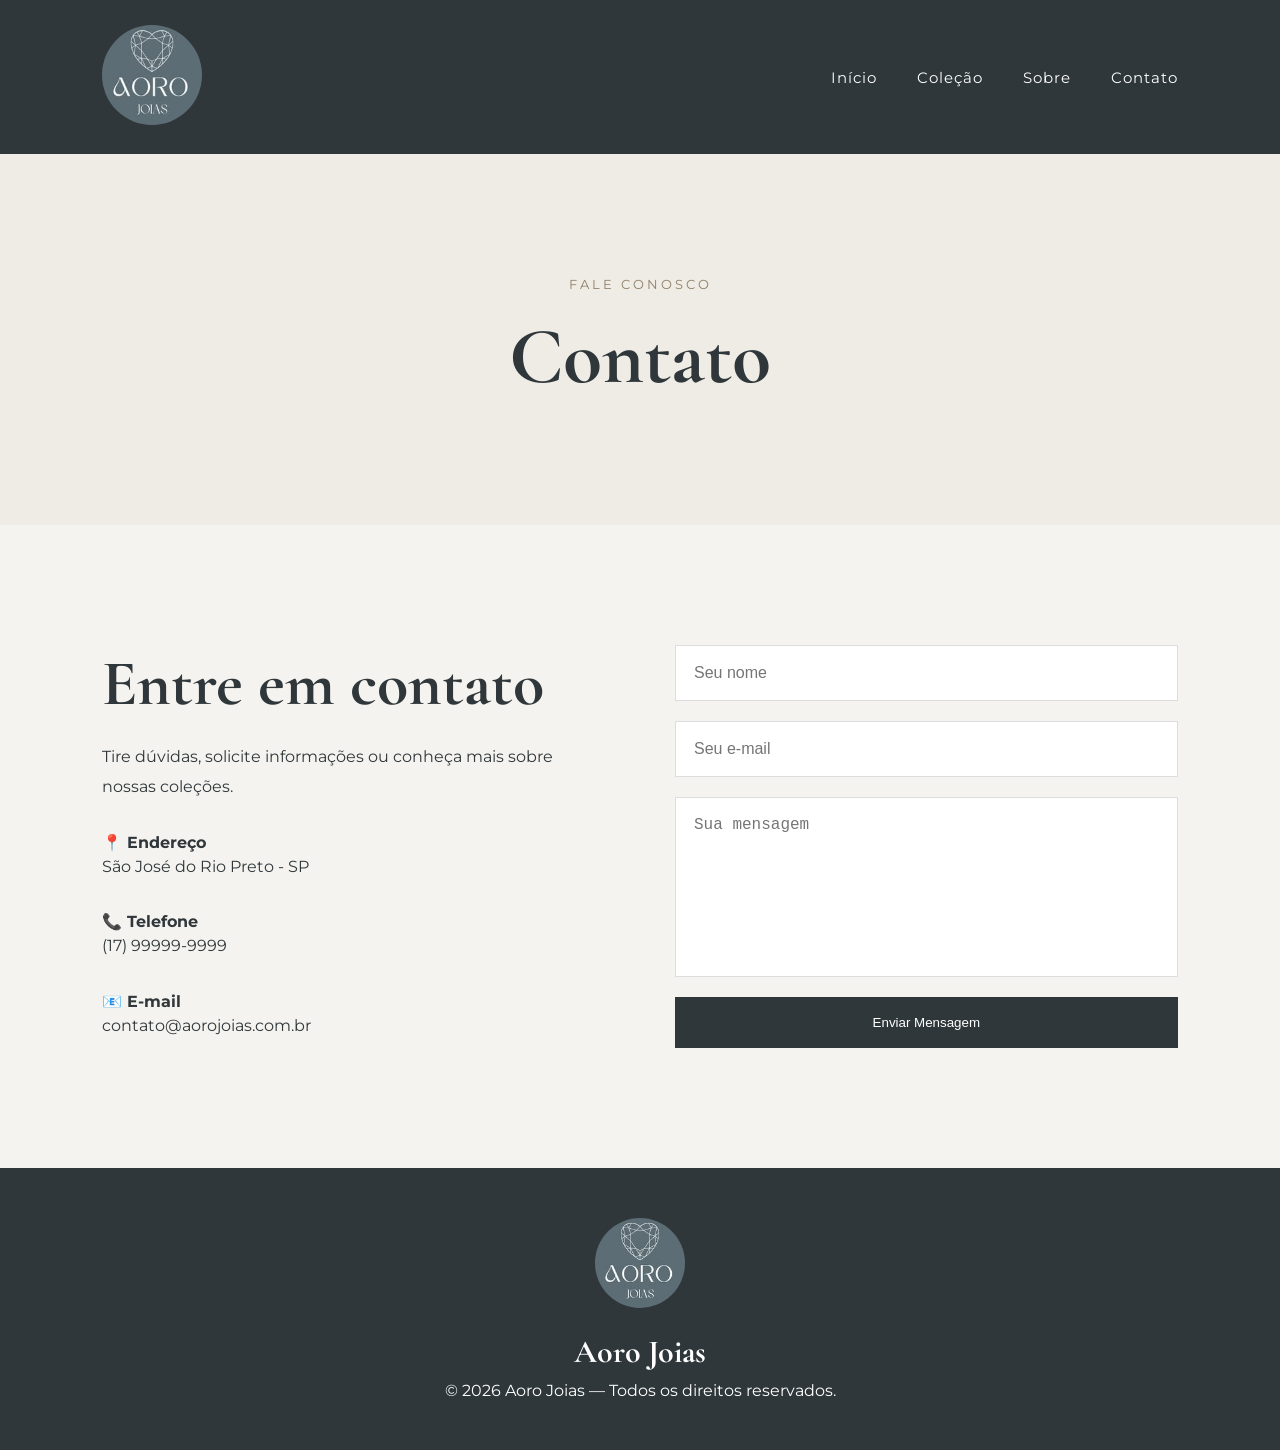
==== contato.html @ 6cd6f49b "Mudança completa no esqueleto do site" ====
<!DOCTYPE html>
<html lang="pt-BR">
<head>
  <meta charset="UTF-8">
  <meta name="viewport" content="width=device-width, initial-scale=1.0">

  <title>Aoro Joias | Contato</title>

  <link rel="stylesheet" href="css/style.css">

  <link rel="preconnect" href="https://fonts.googleapis.com">
  <link rel="preconnect" href="https://fonts.gstatic.com" crossorigin>

  <link href="https://fonts.googleapis.com/css2?family=Cormorant+Garamond:wght@300;400;500;600;700&family=Montserrat:wght@300;400;500;600&display=swap" rel="stylesheet">
</head>

<body>

<header class="top-header">

  <nav>

    <div class="logo-area">
      <img src="assets/logo.png" alt="">
    </div>

    <ul class="menu">
      <li><a href="index.html">Início</a></li>
      <li><a href="produtos.html">Coleção</a></li>
      <li><a href="sobre.html">Sobre</a></li>
      <li><a href="contato.html">Contato</a></li>
    </ul>

  </nav>

</header>

<section class="page-banner">

  <span>FALE CONOSCO</span>

  <h1>Contato</h1>

</section>

<section class="contato-page">

  <div class="contato-info">

    <h2>
      Entre em contato
    </h2>

    <p>
      Tire dúvidas, solicite informações ou conheça mais sobre nossas coleções.
    </p>

    <div class="info-item">

      <strong>📍 Endereço</strong>

      <p>
        São José do Rio Preto - SP
      </p>

    </div>

    <div class="info-item">

      <strong>📞 Telefone</strong>

      <p>
        (17) 99999-9999
      </p>

    </div>

    <div class="info-item">

      <strong>📧 E-mail</strong>

      <p>
        contato@aorojoias.com.br
      </p>

    </div>

  </div>

  <form id="formContato">

    <input type="text" placeholder="Seu nome" required>

    <input type="email" placeholder="Seu e-mail" required>

    <textarea placeholder="Sua mensagem"></textarea>

    <button type="submit">
      Enviar Mensagem
    </button>

  </form>

</section>

<footer>

  <div class="footer-logo">

    <img src="assets/logo.png">

    <h3>Aoro Joias</h3>

  </div>

  <p>
    © 2026 Aoro Joias — Todos os direitos reservados.
  </p>

</footer>

<script src="js/script.js"></script>

</body>
</html>
---- css/style.css ----
*{
  margin:0;
  padding:0;
  box-sizing:border-box;
}

html{
  scroll-behavior:smooth;
}

body{
  font-family:'Montserrat',sans-serif;
  background:#f5f3ef;
  color:#2f373b;
}

/* NAVBAR */

nav{
  display:flex;
  justify-content:space-between;
  align-items:center;
}

.logo-area img{
  width:100px;
  border-radius:50%;
}

.menu{
  display:flex;
  gap:40px;
  list-style:none;
}

.menu a{
  text-decoration:none;
  color:white;
  position:relative;
  font-size:0.95rem;
  letter-spacing:1px;
}

.menu a::after{
  content:'';
  width:0%;
  height:1px;
  background:#d8d4cc;
  position:absolute;
  left:0;
  bottom:-5px;
  transition:0.4s;
}

.menu a:hover::after{
  width:100%;
}

/* HERO */

.hero{
  min-height:100vh;
  padding:30px 8%;

  background:
  linear-gradient(rgba(20,20,20,0.55),
  rgba(20,20,20,0.55)),
  url('https://images.unsplash.com/photo-1617038260897-41a1f14a8ca0?q=80&w=1400&auto=format&fit=crop');

  background-size:cover;
  background-position:center;
}

.hero-content{
  margin-top:120px;
  max-width:650px;
}

.luxury-tag{
  color:#d8d4cc;
  letter-spacing:3px;
  font-size:0.8rem;
}

.hero-content h1{
  font-family:'Cormorant Garamond',serif;
  font-size:5rem;
  color:white;
  line-height:1;
  margin:20px 0;
}

.hero-content p{
  color:#e7e7e7;
  line-height:1.9;
  font-size:1.05rem;
}

.hero-buttons{
  display:flex;
  gap:20px;
  margin-top:40px;
}

.hero-buttons button,
.btn-outline,
.btn-dark{
  padding:16px 34px;
  border:none;
  cursor:pointer;
  text-decoration:none;
  transition:0.4s;
  font-size:0.95rem;
}

.hero-buttons button{
  background:#b8a58b;
  color:#2f373b;
}

.btn-outline{
  border:1px solid #d8d4cc;
  color:white;
}

.btn-outline:hover{
  background:#d8d4cc;
  color:#2f373b;
}

.hero-buttons button:hover,
.btn-dark:hover{
  transform:translateY(-3px);
}

.btn-dark{
  background:#2f373b;
  color:white;
  display:inline-block;
  margin-top:30px;
}

/* BENEFÍCIOS */

.beneficios{
  background:#2f373b;
  padding:70px 8%;

  display:grid;
  grid-template-columns:repeat(auto-fit,minmax(250px,1fr));
  gap:40px;
}

.beneficio{
  text-align:center;
  color:white;
}

.beneficio h3{
  color:#d8d4cc;
  margin-bottom:15px;
}

/* TÍTULOS */

.section-title{
  text-align:center;
  margin-bottom:70px;
}

.section-title span{
  color:#8f8068;
  letter-spacing:3px;
  font-size:0.8rem;
}

.section-title h2{
  font-family:'Cormorant Garamond',serif;
  font-size:4rem;
  margin-top:10px;
}

/* CATÁLOGO */

.catalogo-preview,
.catalogo-page{
  padding:120px 8%;
}

.produtos{
  display:grid;
  grid-template-columns:repeat(auto-fit,minmax(320px,1fr));
  gap:35px;
}

.card{
  background:white;
  overflow:hidden;
  transition:0.5s;
}

.card:hover{
  transform:translateY(-8px);
  box-shadow:0 20px 50px rgba(0,0,0,0.08);
}

.card-img{
  overflow:hidden;
}

.card-img img{
  width:100%;
  height:430px;
  object-fit:cover;
  transition:0.6s;
}

.card:hover img{
  transform:scale(1.05);
}

.card-info{
  padding:30px;
}

.card-info h3{
  font-family:'Cormorant Garamond',serif;
  font-size:2rem;
  margin-bottom:10px;
}

.card-info p{
  color:#666;
  line-height:1.7;
}

.card-bottom{
  display:flex;
  justify-content:space-between;
  align-items:center;
  margin-top:30px;
}

.card-bottom span{
  color:#8f8068;
  font-weight:600;
}

.card-bottom button{
  background:#2f373b;
  color:white;
  border:none;
  padding:12px 20px;
  cursor:pointer;
}

/* SOBRE */

.sobre-home,
.sobre-page{
  display:grid;
  grid-template-columns:1fr 1fr;
  gap:70px;
  align-items:center;
  padding:120px 8%;
}

.sobre-texto span{
  color:#8f8068;
  letter-spacing:3px;
  font-size:0.8rem;
}

.sobre-texto h2,
.sobre-page h2{
  font-family:'Cormorant Garamond',serif;
  font-size:4rem;
  margin:20px 0;
}

.sobre-texto p,
.sobre-page p{
  line-height:1.9;
  margin-bottom:20px;
}

.sobre-imagem img{
  width:100%;
  height:650px;
  object-fit:cover;
}

/* PÁGINAS INTERNAS */

.top-header{
  background:#2f373b;
  padding:25px 8%;
}

.page-banner{
  background:#efebe5;
  padding:120px 8%;
  text-align:center;
}

.page-banner span{
  color:#8f8068;
  letter-spacing:3px;
  font-size:0.8rem;
}

.page-banner h1{
  font-family:'Cormorant Garamond',serif;
  font-size:5rem;
  margin-top:15px;
}

/* VALORES */

.valores{
  background:#efebe5;
  padding:100px 8%;

  display:grid;
  grid-template-columns:repeat(auto-fit,minmax(250px,1fr));
  gap:30px;
}

.valor{
  background:white;
  padding:40px;
  text-align:center;
}

.valor h3{
  margin-bottom:15px;
}

/* CONTATO */

.contato-page{
  padding:120px 8%;

  display:grid;
  grid-template-columns:1fr 1fr;
  gap:70px;
}

.contato-info h2{
  font-family:'Cormorant Garamond',serif;
  font-size:4rem;
  margin-bottom:20px;
}

.contato-info p{
  line-height:1.9;
}

.info-item{
  margin-top:30px;
}

form{
  display:flex;
  flex-direction:column;
  gap:20px;
}

input,
textarea{
  padding:18px;
  border:1px solid #ddd;
  outline:none;
  font-size:1rem;
  background:white;
}

textarea{
  resize:none;
  min-height:180px;
}

form button{
  background:#2f373b;
  color:white;
  border:none;
  padding:18px;
  cursor:pointer;
  transition:0.4s;
}

form button:hover{
  background:#8f8068;
}

/* FOOTER */

footer{
  background:#2f373b;
  color:white;
  text-align:center;
  padding:50px 8%;
}

.footer-logo img{
  width:90px;
  border-radius:50%;
  margin-bottom:20px;
}

.footer-logo h3{
  font-family:'Cormorant Garamond',serif;
  font-size:2rem;
  margin-bottom:10px;
}

/* RESPONSIVO */

@media(max-width:900px){

  .sobre-home,
  .sobre-page,
  .contato-page{
    grid-template-columns:1fr;
  }

  .hero-content h1{
    font-size:3.5rem;
  }

  .page-banner h1{
    font-size:3.5rem;
  }

  .sobre-texto h2,
  .sobre-page h2,
  .contato-info h2{
    font-size:3rem;
  }

}

@media(max-width:768px){

  nav{
    flex-direction:column;
    gap:25px;
  }

  .menu{
    flex-wrap:wrap;
    justify-content:center;
    gap:20px;
  }

  .hero-buttons{
    flex-direction:column;
  }

}
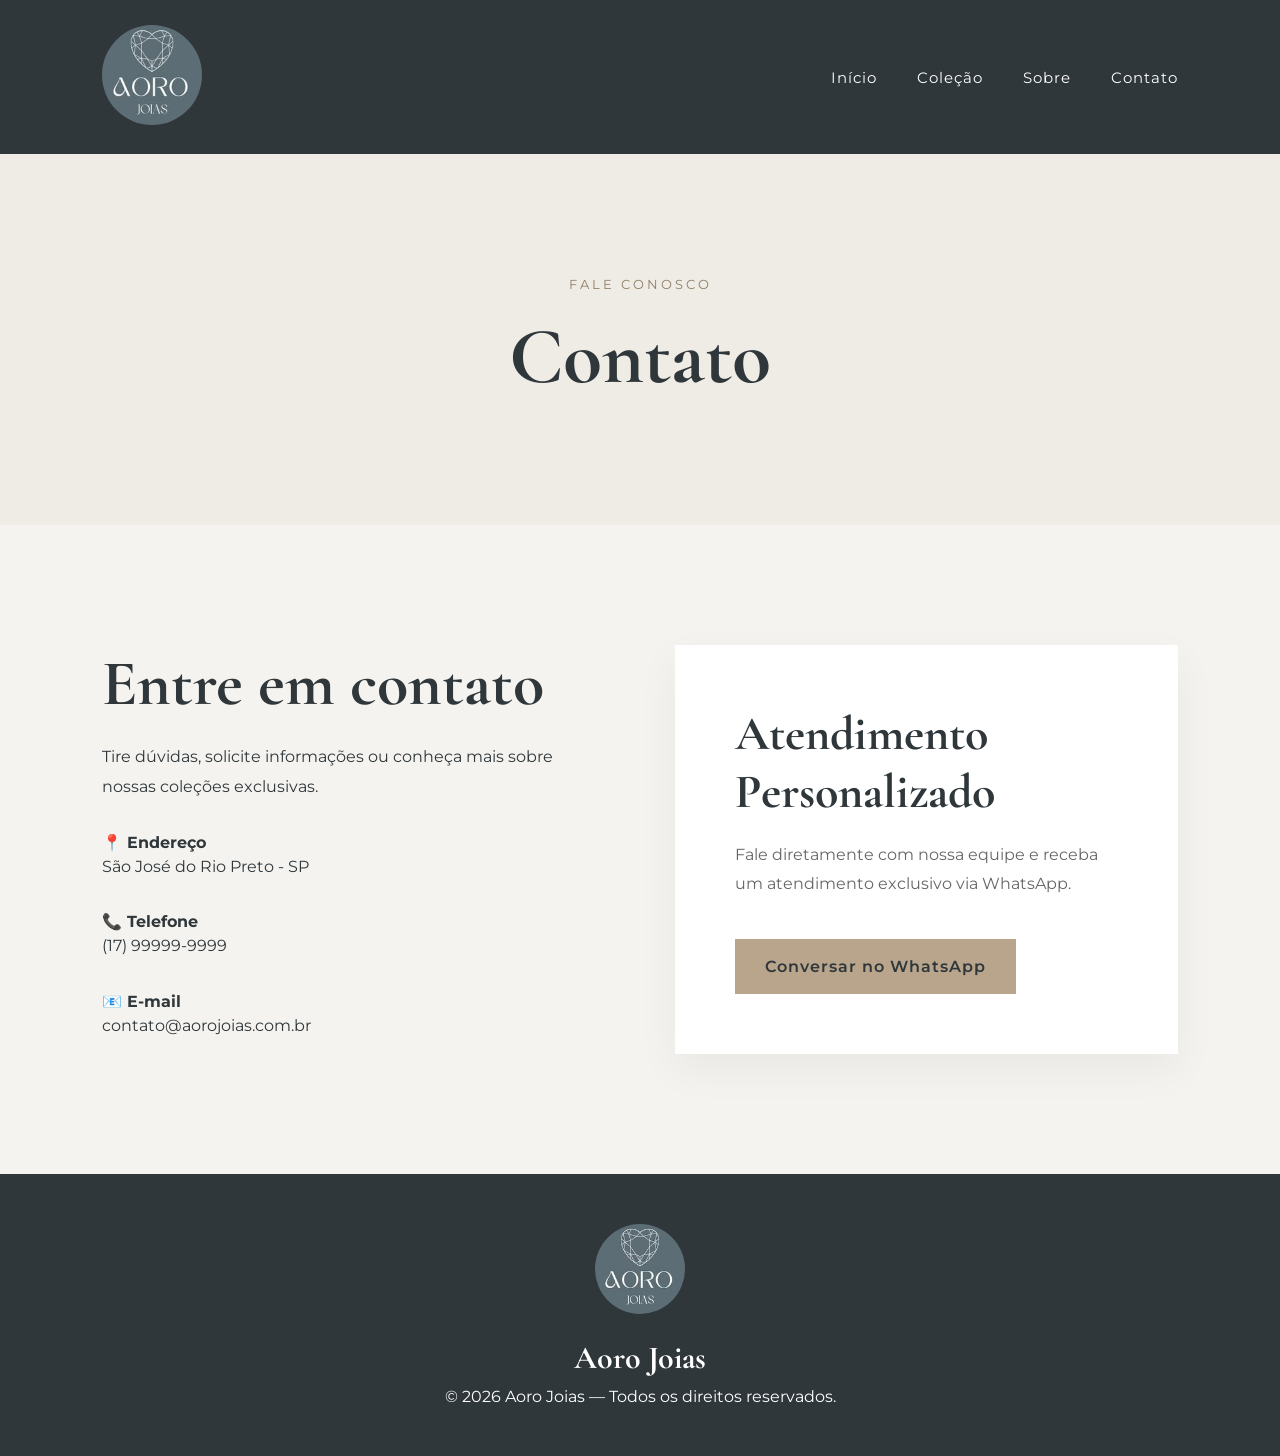
==== commit 3e3ead6b: "Troca do formulario pelo contato direto para o whatsapp" ====
--- a/contato.html
+++ b/contato.html
@@ -52,7 +52,7 @@
     </h2>
 
     <p>
-      Tire dúvidas, solicite informações ou conheça mais sobre nossas coleções.
+      Tire dúvidas, solicite informações ou conheça mais sobre nossas coleções exclusivas.
     </p>
 
     <div class="info-item">
@@ -87,19 +87,25 @@
 
   </div>
 
-  <form id="formContato">
+  <div class="whatsapp-box">
 
-    <input type="text" placeholder="Seu nome" required>
+    <h3>
+      Atendimento Personalizado
+    </h3>
 
-    <input type="email" placeholder="Seu e-mail" required>
+    <p>
+      Fale diretamente com nossa equipe e receba um atendimento exclusivo via WhatsApp.
+    </p>
 
-    <textarea placeholder="Sua mensagem"></textarea>
+    <a
+      href="https://wa.me/5517996189560"
+      target="_blank"
+      class="whatsapp-btn"
+    >
+      Conversar no WhatsApp
+    </a>
 
-    <button type="submit">
-      Enviar Mensagem
-    </button>
-
-  </form>
+  </div>
 
 </section>
 
--- a/css/style.css
+++ b/css/style.css
@@ -457,4 +457,45 @@
     flex-direction:column;
   }
 
+}
+
+/* WHATSAPP BOX */
+
+.whatsapp-box{
+  background:white;
+  padding:60px;
+  display:flex;
+  flex-direction:column;
+  justify-content:center;
+  box-shadow:0 15px 40px rgba(0,0,0,0.05);
+}
+
+.whatsapp-box h3{
+  font-family:'Cormorant Garamond',serif;
+  font-size:3rem;
+  color:#2f373b;
+  margin-bottom:20px;
+}
+
+.whatsapp-box p{
+  line-height:1.8;
+  margin-bottom:40px;
+  color:#666;
+}
+
+.whatsapp-btn{
+  background:#b8a58b;
+  color:#2f373b;
+  text-decoration:none;
+  padding:18px 30px;
+  width:fit-content;
+  transition:0.4s;
+  font-weight:600;
+  letter-spacing:1px;
+}
+
+.whatsapp-btn:hover{
+  transform:translateY(-3px);
+  background:#a38f74;
+  box-shadow:0 10px 25px rgba(184,165,139,0.25);
 }
